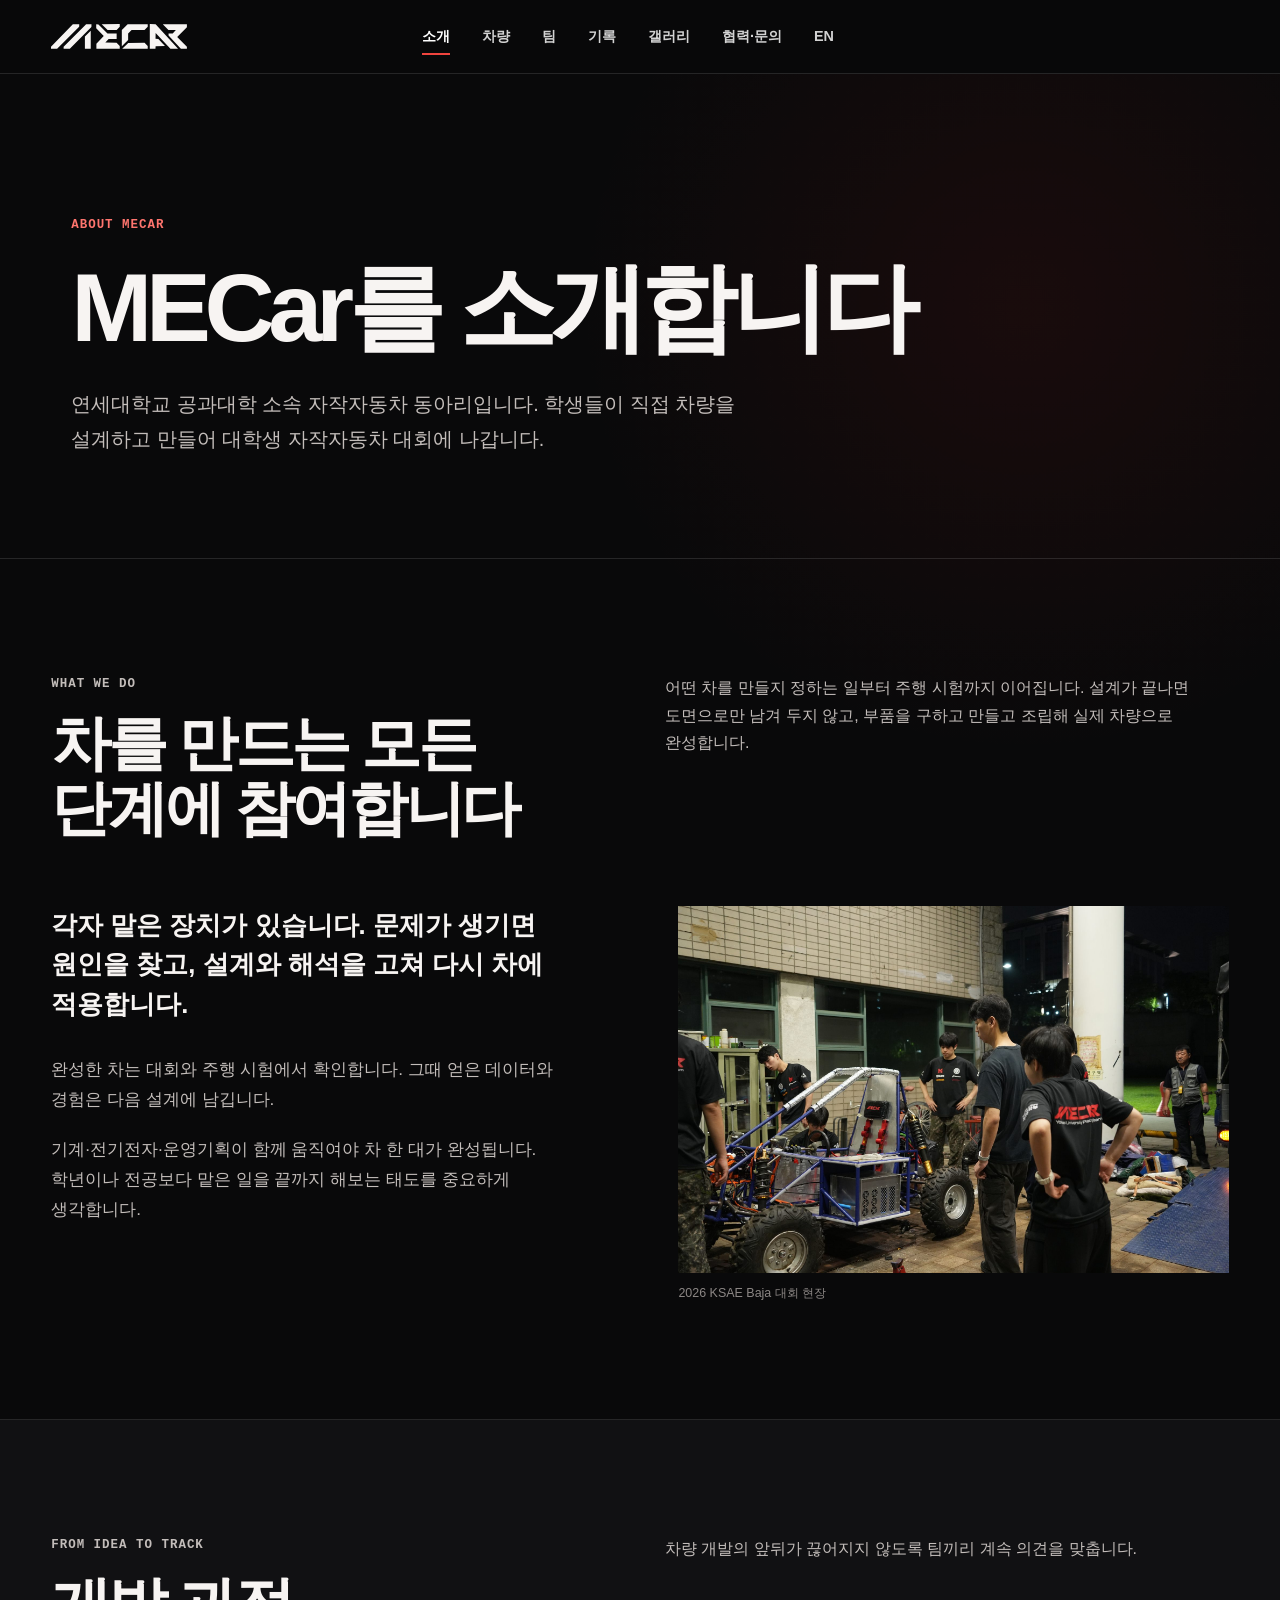
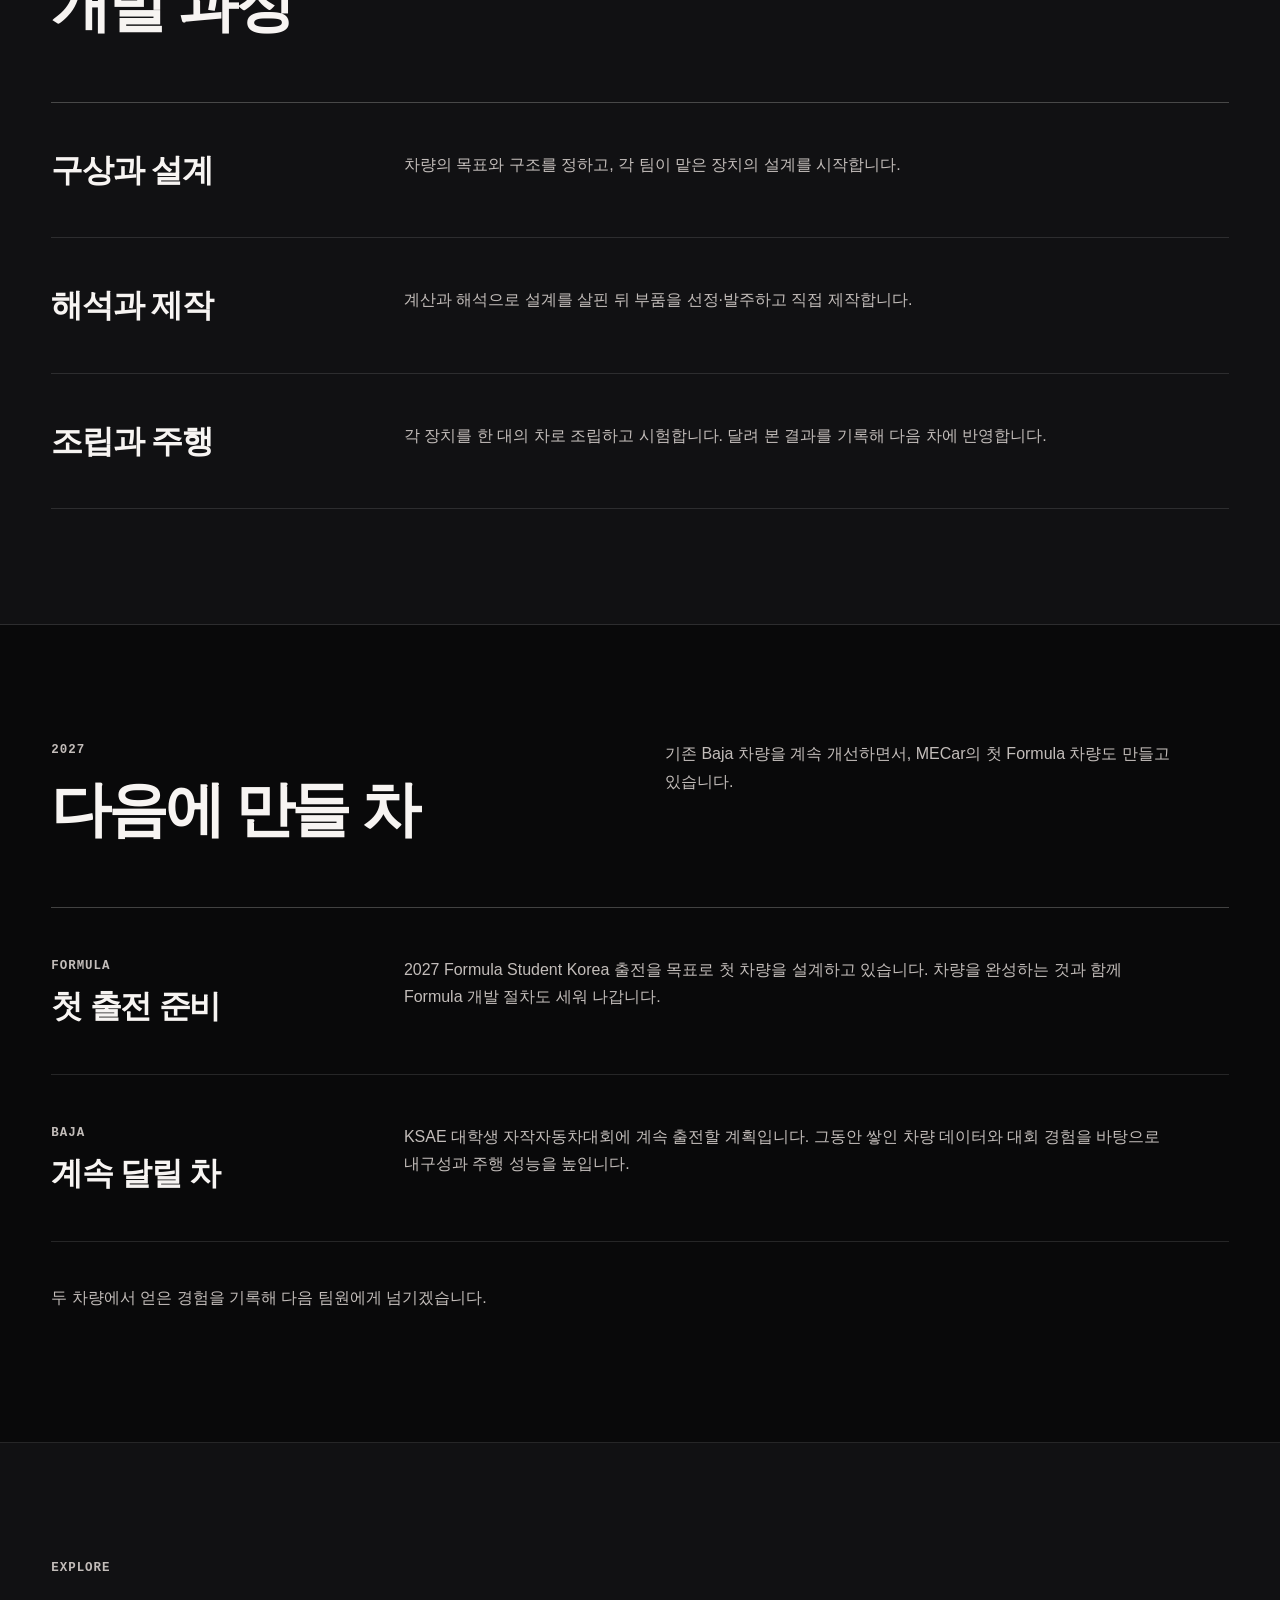
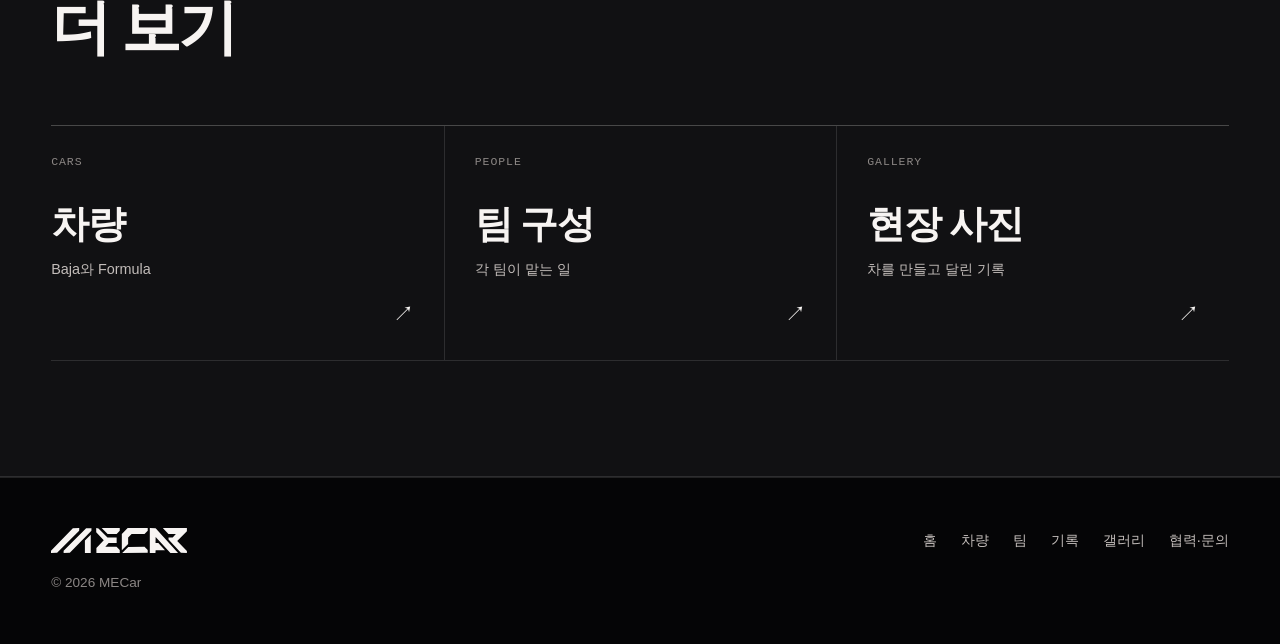
==== site/about.html @ 249de97a "Rework MECar site navigation, gallery and wordmark spacing" ====
<!doctype html>
<html lang="ko">
<head>
  <meta charset="utf-8"><meta name="viewport" content="width=device-width, initial-scale=1">
  <title>소개 | MECar</title>
  <meta name="description" content="연세대학교 자작자동차 동아리 MECar가 차를 만들고 대회에 나가는 방식과 2027년 목표를 소개합니다.">
  <meta name="theme-color" content="#09090a"><link rel="canonical" href="https://yonsei-mecar.github.io/about.html">
  <meta property="og:type" content="website"><meta property="og:site_name" content="MECar"><meta property="og:locale" content="ko_KR"><meta property="og:title" content="소개 | MECar"><meta property="og:description" content="학생이 차를 만들고 달리는 팀, MECar."><meta property="og:url" content="https://yonsei-mecar.github.io/about.html"><meta property="og:image" content="https://yonsei-mecar.github.io/assets/img/vehicle-check-baja-2026.jpg">
  <link rel="icon" href="favicon.svg" type="image/svg+xml"><link rel="stylesheet" href="assets/css/tokens.css"><link rel="stylesheet" href="assets/css/style.css?v=20260924"><link rel="stylesheet" href="assets/css/editorial.css?v=20260924">
</head>
<body>
  <a class="skip-link" href="#main">본문 바로가기</a>
  <header class="site-header" id="site-header"><div class="wrap header-inner">
    <a class="brand" href="index.html" aria-label="MECar 홈"><span class="brand-wordmark" aria-hidden="true"></span><span class="sr-only">MECar</span></a>
    <nav class="site-nav" id="site-nav" aria-label="주요 메뉴"><a href="about.html" aria-current="page">소개</a><a href="vehicles.html">차량</a><a href="team.html">팀</a><a href="results.html">기록</a><a href="gallery.html">갤러리</a><a href="partners.html">협력·문의</a><a href="en.html" lang="en">EN</a></nav>
    <div class="header-actions"><button class="menu-button" id="menu-button" type="button" aria-controls="site-nav" aria-expanded="false" aria-label="메뉴 열기"><span></span><span></span><span></span></button></div>
  </div></header>

  <main id="main">
    <section class="page-hero" aria-labelledby="page-title"><div class="wrap"><p class="eyebrow">About MECar</p><h1 id="page-title">MECar를 소개합니다</h1><p>연세대학교 공과대학 소속 자작자동차 동아리입니다. 학생들이 직접 차량을 설계하고 만들어 대학생 자작자동차 대회에 나갑니다.</p></div></section>

    <section class="editorial-section" aria-labelledby="work-title"><div class="wrap">
      <div class="section-top"><div><p class="eyebrow">What we do</p><h2 id="work-title">차를 만드는 모든 단계에 참여합니다</h2></div><p>어떤 차를 만들지 정하는 일부터 주행 시험까지 이어집니다. 설계가 끝나면 도면으로만 남겨 두지 않고, 부품을 구하고 만들고 조립해 실제 차량으로 완성합니다.</p></div>
      <div class="split-copy"><div class="prose"><p class="lead">각자 맡은 장치가 있습니다. 문제가 생기면 원인을 찾고, 설계와 해석을 고쳐 다시 차에 적용합니다.</p><p>완성한 차는 대회와 주행 시험에서 확인합니다. 그때 얻은 데이터와 경험은 다음 설계에 남깁니다.</p><p>기계·전기전자·운영기획이 함께 움직여야 차 한 대가 완성됩니다. 학년이나 전공보다 맡은 일을 끝까지 해보는 태도를 중요하게 생각합니다.</p></div><figure><img src="assets/img/vehicle-check-baja-2026.jpg" width="2048" height="1365" alt="출발 전 Baja 차량을 점검하는 MECar 팀원들" decoding="async"><figcaption>2026 KSAE Baja 대회 현장</figcaption></figure></div>
    </div></section>

    <section class="editorial-section alt" aria-labelledby="build-title"><div class="wrap"><div class="section-top"><div><p class="eyebrow">From idea to track</p><h2 id="build-title">개발 과정</h2></div><p>차량 개발의 앞뒤가 끊어지지 않도록 팀끼리 계속 의견을 맞춥니다.</p></div>
      <div class="rule-list">
        <div class="rule-row"><h3>구상과 설계</h3><p>차량의 목표와 구조를 정하고, 각 팀이 맡은 장치의 설계를 시작합니다.</p></div>
        <div class="rule-row"><h3>해석과 제작</h3><p>계산과 해석으로 설계를 살핀 뒤 부품을 선정·발주하고 직접 제작합니다.</p></div>
        <div class="rule-row"><h3>조립과 주행</h3><p>각 장치를 한 대의 차로 조립하고 시험합니다. 달려 본 결과를 기록해 다음 차에 반영합니다.</p></div>
      </div>
    </div></section>

    <section class="editorial-section" id="vision" aria-labelledby="vision-title"><div class="wrap"><div class="section-top"><div><p class="eyebrow">2027</p><h2 id="vision-title">다음에 만들 차</h2></div><p>기존 Baja 차량을 계속 개선하면서, MECar의 첫 Formula 차량도 만들고 있습니다.</p></div>
      <div class="rule-list">
        <div class="rule-row"><div><p class="eyebrow">Formula</p><h3>첫 출전 준비</h3></div><div><p>2027 Formula Student Korea 출전을 목표로 첫 차량을 설계하고 있습니다. 차량을 완성하는 것과 함께 Formula 개발 절차도 세워 나갑니다.</p></div></div>
        <div class="rule-row"><div><p class="eyebrow">Baja</p><h3>계속 달릴 차</h3></div><div><p>KSAE 대학생 자작자동차대회에 계속 출전할 계획입니다. 그동안 쌓인 차량 데이터와 대회 경험을 바탕으로 내구성과 주행 성능을 높입니다.</p></div></div>
      </div>
      <p class="prose" style="margin-top:42px;color:var(--ink-soft)">두 차량에서 얻은 경험을 기록해 다음 팀원에게 넘기겠습니다.</p>
    </div></section>

    <section class="editorial-section alt" aria-labelledby="more-title"><div class="wrap"><div class="section-top"><div><p class="eyebrow">Explore</p><h2 id="more-title">더 보기</h2></div></div><div class="page-links"><a class="page-link" href="vehicles.html"><small>Cars</small><strong>차량</strong><span>Baja와 Formula</span><i aria-hidden="true">↗</i></a><a class="page-link" href="team.html"><small>People</small><strong>팀 구성</strong><span>각 팀이 맡는 일</span><i aria-hidden="true">↗</i></a><a class="page-link" href="gallery.html"><small>Gallery</small><strong>현장 사진</strong><span>차를 만들고 달린 기록</span><i aria-hidden="true">↗</i></a></div></div></section>
  </main>
  <footer class="site-footer simple-footer"><div class="wrap"><div><span class="footer-wordmark" aria-hidden="true"></span><p>© <span data-year>2026</span> MECar</p></div><nav aria-label="하단 메뉴"><a href="index.html">홈</a><a href="vehicles.html">차량</a><a href="team.html">팀</a><a href="results.html">기록</a><a href="gallery.html">갤러리</a><a href="partners.html">협력·문의</a></nav></div></footer>
  <script src="assets/js/main.js"></script>
</body>
</html>
---- site/assets/css/tokens.css ----
:root {
  color-scheme: dark;

  --bg: #09090a;
  --bg-soft: #111113;
  --panel: #171719;
  --panel-raised: #1e1e21;
  --ink: #f7f4f2;
  --ink-soft: #c3bdba;
  --ink-muted: #8c8785;
  --line: rgba(247, 244, 242, 0.12);
  --line-strong: rgba(247, 244, 242, 0.24);

  --red: #db2c27;
  --red-bright: #f0443e;
  --red-deep: #9f1f1b;
  --on-red: #ffffff;
  --sand: #d8c6ac;

  --font-sans: "Pretendard Variable", Pretendard, "Noto Sans KR", "Apple SD Gothic Neo", "Malgun Gothic", Arial, sans-serif;
  --font-display: "Arial Narrow", "Roboto Condensed", Impact, sans-serif;
  --font-mono: "SFMono-Regular", Consolas, "Liberation Mono", monospace;

  --wrap: 1240px;
  --gutter: clamp(20px, 4vw, 56px);
  --section: clamp(88px, 11vw, 156px);
  --radius: 24px;
  --cut: 22px;
  --header-h: 74px;

  --shadow: 0 26px 80px rgba(0, 0, 0, 0.34);
  --ease: cubic-bezier(0.22, 1, 0.36, 1);
}

@media (max-width: 760px) {
  :root {
    --header-h: 64px;
    --radius: 18px;
    --cut: 16px;
  }
}
---- site/assets/css/style.css ----
/* Base ------------------------------------------------------------------- */
*,
*::before,
*::after {
  box-sizing: border-box;
}

html {
  scroll-behavior: smooth;
  scroll-padding-top: calc(var(--header-h) + 18px);
  background: var(--bg);
}

body {
  margin: 0;
  min-width: 320px;
  background:
    radial-gradient(circle at 80% 8%, rgba(219, 44, 39, 0.08), transparent 28rem),
    var(--bg);
  color: var(--ink);
  font-family: var(--font-sans);
  font-size: 16px;
  line-height: 1.72;
  word-break: keep-all;
  overflow-wrap: break-word;
  text-rendering: optimizeLegibility;
  -webkit-font-smoothing: antialiased;
}

body.menu-locked {
  overflow: hidden;
}

img,
svg {
  display: block;
  max-width: 100%;
}

a {
  color: inherit;
  text-decoration: none;
}

button,
input,
textarea,
select {
  font: inherit;
}

button,
a {
  -webkit-tap-highlight-color: transparent;
}

:focus-visible {
  outline: 3px solid #ff766f;
  outline-offset: 4px;
}

::selection {
  background: var(--red);
  color: white;
}

.wrap {
  width: min(100%, calc(var(--wrap) + (var(--gutter) * 2)));
  margin-inline: auto;
  padding-inline: var(--gutter);
}

.section {
  position: relative;
  padding-block: var(--section);
}

.sr-only {
  position: absolute;
  width: 1px;
  height: 1px;
  padding: 0;
  margin: -1px;
  overflow: hidden;
  clip: rect(0, 0, 0, 0);
  white-space: nowrap;
  border: 0;
}

.skip-link {
  position: fixed;
  z-index: 1000;
  top: 12px;
  left: 12px;
  padding: 10px 16px;
  background: var(--ink);
  color: var(--bg);
  font-weight: 800;
  transform: translateY(-160%);
  transition: transform 180ms ease;
}

.skip-link:focus {
  transform: translateY(0);
}

.hero-eyebrow,
.team-role,
.contact-card > span {
  margin: 0;
  color: #ff6c65;
  font-family: var(--font-mono);
  font-size: 0.75rem;
  font-weight: 700;
  line-height: 1.3;
  letter-spacing: 0.12em;
  text-transform: uppercase;
}

.section-heading {
  max-width: 850px;
  margin-bottom: clamp(42px, 6vw, 78px);
}

.section-kicker {
  margin: 0 0 18px;
  color: #ff756e;
  font-family: var(--font-mono);
  font-size: 0.76rem;
  font-weight: 700;
  letter-spacing: 0.08em;
  text-transform: uppercase;
}

.section-heading > p:not(.section-kicker) {
  max-width: 650px;
  margin: 20px 0 0;
  color: var(--ink-soft);
}

.section-heading h2,
.partner-copy h2 {
  margin: 0;
  font-size: clamp(2.4rem, 4.8vw, 4.8rem);
  font-weight: 800;
  line-height: 1.06;
  letter-spacing: -0.045em;
  text-wrap: balance;
}

.button {
  display: inline-flex;
  min-height: 48px;
  align-items: center;
  justify-content: center;
  gap: 8px;
  padding: 13px 22px;
  border: 1px solid transparent;
  border-radius: 999px;
  font-size: 0.94rem;
  font-weight: 800;
  line-height: 1;
  transition: color 180ms ease, background-color 180ms ease, border-color 180ms ease, transform 180ms ease;
}

.button:hover {
  transform: translateY(-2px);
}

.button-primary {
  background: #ad211d;
  color: white;
}

.button-primary:hover {
  background: #c72822;
}

.button-ghost {
  border-color: rgba(255, 255, 255, 0.38);
  background: rgba(10, 10, 11, 0.24);
  color: white;
  backdrop-filter: blur(12px);
}

.button-ghost:hover {
  border-color: white;
  background: rgba(255, 255, 255, 0.1);
}

.button-light {
  background: white;
  color: #68100d;
}

.button-light:hover {
  background: #f4eeeb;
}

.text-link {
  display: inline-flex;
  align-items: center;
  gap: 8px;
  margin-top: 20px;
  padding-block: 4px;
  border-bottom: 1px solid var(--line-strong);
  font-weight: 800;
}

.text-link span {
  color: #ff6c65;
}

/* Logo masks ------------------------------------------------------------- */
.brand-mark,
.hero-mark {
  -webkit-mask: url("../img/logo-mark.svg") center / contain no-repeat;
  mask: url("../img/logo-mark.svg") center / contain no-repeat;
}

.brand-wordmark,
.hero-wordmark,
.footer-wordmark {
  -webkit-mask: url("../img/logo-wordmark.svg") center / contain no-repeat;
  mask: url("../img/logo-wordmark.svg") center / contain no-repeat;
}

/* Header ----------------------------------------------------------------- */
.site-header {
  position: sticky;
  z-index: 100;
  top: 0;
  height: var(--header-h);
  border-bottom: 1px solid var(--line);
  background: rgba(9, 9, 10, 0.96);
  backdrop-filter: blur(18px);
  transition: background-color 220ms ease, border-color 220ms ease, box-shadow 220ms ease;
}

.site-header.is-scrolled,
.site-header.menu-open {
  border-color: var(--line);
  background: rgba(9, 9, 10, 0.98);
  box-shadow: 0 12px 42px rgba(0, 0, 0, 0.22);
}

.header-inner {
  display: flex;
  height: 100%;
  align-items: center;
  justify-content: space-between;
  gap: 28px;
}

.brand {
  display: flex;
  min-width: 148px;
  align-items: center;
  color: var(--ink);
}

.brand-mark {
  width: 23px;
  height: 27px;
  flex: none;
  background: var(--red-bright);
}

.brand-wordmark {
  width: 136px;
  height: 26px;
  background: currentColor;
}

.site-nav {
  display: flex;
  align-items: center;
  justify-content: center;
  gap: clamp(20px, 2.5vw, 38px);
}

.site-nav a {
  position: relative;
  padding-block: 8px;
  color: rgba(255, 255, 255, 0.82);
  font-size: 0.9rem;
  font-weight: 700;
  white-space: nowrap;
}

.site-nav a::after {
  position: absolute;
  right: 0;
  bottom: 2px;
  left: 0;
  height: 2px;
  background: var(--red-bright);
  content: "";
  transform: scaleX(0);
  transform-origin: right;
  transition: transform 220ms var(--ease);
}

.site-nav a:hover,
.site-nav a[aria-current="true"] {
  color: white;
}

.site-nav a:hover::after,
.site-nav a[aria-current="true"]::after {
  transform: scaleX(1);
  transform-origin: left;
}

.header-actions {
  display: flex;
  min-width: 172px;
  align-items: center;
  justify-content: flex-end;
  gap: 12px;
}

.header-contact {
  display: inline-flex;
  min-height: 40px;
  align-items: center;
  padding: 0 17px;
  border: 1px solid rgba(255, 255, 255, 0.3);
  border-radius: 999px;
  font-family: var(--font-mono);
  font-size: 0.76rem;
  font-weight: 700;
  letter-spacing: 0.08em;
  text-transform: uppercase;
}

.header-contact:hover {
  border-color: white;
}

.menu-button {
  display: none;
  width: 44px;
  height: 44px;
  padding: 10px;
  border: 1px solid var(--line-strong);
  border-radius: 50%;
  background: rgba(9, 9, 10, 0.4);
  color: white;
  cursor: pointer;
}

.menu-button span {
  display: block;
  width: 18px;
  height: 2px;
  margin: 3px auto;
  background: currentColor;
  transition: transform 180ms ease, opacity 180ms ease;
}

.menu-open .menu-button span:nth-child(1) {
  transform: translateY(5px) rotate(45deg);
}

.menu-open .menu-button span:nth-child(2) {
  opacity: 0;
}

.menu-open .menu-button span:nth-child(3) {
  transform: translateY(-5px) rotate(-45deg);
}

/* Hero ------------------------------------------------------------------- */
.hero {
  position: relative;
  display: grid;
  min-height: min(820px, calc(100svh - var(--header-h)));
  grid-template-columns: minmax(0, 0.9fr) minmax(0, 1.1fr);
  overflow: hidden;
  border-bottom: 1px solid var(--line);
  background: var(--bg);
}

.hero-panel {
  display: flex;
  min-width: 0;
  align-items: center;
  padding: clamp(56px, 7vw, 104px) clamp(32px, 5vw, 72px);
  padding-left: max(var(--gutter), calc((100vw - var(--wrap)) / 2));
  background: var(--bg);
}

.hero-content {
  display: flex;
  width: 100%;
  max-width: 580px;
  flex-direction: column;
  align-items: flex-start;
}

.hero-media {
  position: relative;
  min-width: 0;
  margin: 0;
  border-left: 1px solid var(--line);
  overflow: hidden;
  background: var(--panel);
}

.hero-media::after {
  position: absolute;
  inset: 0;
  background: linear-gradient(90deg, rgba(9, 9, 10, 0.2), transparent 24%);
  content: "";
  pointer-events: none;
}

.hero-image {
  display: block;
  width: 100%;
  height: 100%;
  object-fit: cover;
  object-position: 84% center;
  filter: saturate(0.92) contrast(1.04);
}

.hero-eyebrow {
  margin-bottom: 20px;
  color: #ff756e;
  font-family: var(--font-sans);
  font-size: 0.82rem;
  letter-spacing: 0.02em;
  text-transform: none;
}

.hero-wordmark {
  width: clamp(210px, 24vw, 330px);
  aspect-ratio: 1444 / 264;
  margin-bottom: 28px;
  background: white;
}

.hero h1 {
  margin: 0;
  font-size: clamp(3.2rem, 5.4vw, 5.6rem);
  font-weight: 850;
  line-height: 1;
  letter-spacing: -0.055em;
  text-wrap: pretty;
}

.hero-copy {
  max-width: 540px;
  margin: 26px 0 0;
  color: rgba(255, 255, 255, 0.82);
  font-size: clamp(1rem, 1.35vw, 1.12rem);
  line-height: 1.75;
}

.hero-actions {
  display: flex;
  flex-wrap: wrap;
  gap: 12px;
  margin-top: 30px;
}

/* About ------------------------------------------------------------------ */
.about {
  padding-top: var(--section);
}

.about-grid {
  display: grid;
  grid-template-columns: minmax(280px, 0.8fr) minmax(420px, 1.2fr);
  align-items: start;
  gap: clamp(42px, 8vw, 120px);
}

.about-copy .lead {
  margin-top: 0;
  color: var(--ink);
  font-size: clamp(1.25rem, 2.4vw, 1.8rem);
  font-weight: 650;
  line-height: 1.55;
  letter-spacing: -0.025em;
}

.about-copy p:not(.lead) {
  color: var(--ink-soft);
}

.about-figure {
  margin: 0;
}

.about-image-frame {
  aspect-ratio: 4 / 3;
  overflow: hidden;
  box-shadow: var(--shadow);
  clip-path: polygon(0 0, calc(100% - var(--cut)) 0, 100% var(--cut), 100% 100%, var(--cut) 100%, 0 calc(100% - var(--cut)));
}

.about-figure img {
  display: block;
  width: 100%;
  height: 100%;
  object-fit: cover;
}

/* Projects --------------------------------------------------------------- */
.projects {
  border-block: 1px solid var(--line);
  background: var(--bg-soft);
}

.project-grid {
  display: grid;
  grid-template-columns: repeat(2, minmax(0, 1fr));
  gap: 20px;
}

.project-card {
  position: relative;
  min-height: 385px;
  padding: clamp(24px, 4vw, 42px);
  border: 1px solid var(--line);
  overflow: hidden;
  clip-path: polygon(0 0, calc(100% - var(--cut)) 0, 100% var(--cut), 100% 100%, 0 100%);
}

.project-baja {
  background:
    linear-gradient(180deg, rgba(219, 44, 39, 0.14), transparent 42%),
    var(--panel);
}

.project-formula {
  background:
    linear-gradient(180deg, rgba(216, 198, 172, 0.12), transparent 42%),
    var(--panel);
}

.project-topline {
  display: flex;
  align-items: center;
  justify-content: space-between;
  gap: 18px;
  padding-bottom: 20px;
  border-bottom: 1px solid var(--line);
}

.project-topline h3 {
  margin: 0;
  color: var(--ink);
  font-size: clamp(1.75rem, 3vw, 2.45rem);
  line-height: 1;
  letter-spacing: -0.045em;
}

.project-topline .status {
  padding: 7px 10px;
  border: 1px solid var(--line);
  border-radius: 999px;
  color: var(--ink-muted);
  font-size: 0.72rem;
  font-weight: 650;
  line-height: 1.25;
  text-align: right;
}

.project-body {
  position: relative;
  z-index: 2;
  display: flex;
  min-height: 260px;
  flex-direction: column;
  align-items: flex-start;
  padding-top: clamp(36px, 5vw, 54px);
}

.project-body .project-name {
  margin: 0 0 18px;
  color: var(--ink);
  font-size: clamp(1.25rem, 2vw, 1.6rem);
  font-weight: 800;
  line-height: 1.2;
  letter-spacing: -0.025em;
}

.project-body > p:not(.project-name) {
  max-width: 540px;
  margin: 0 0 34px;
  color: var(--ink-soft);
}

.project-list {
  width: 100%;
  margin: auto 0 0;
  padding: 0;
  list-style: none;
}

.project-list li {
  display: grid;
  grid-template-columns: minmax(120px, 0.38fr) 1fr;
  gap: 18px;
  padding: 15px 0;
  border-top: 1px solid var(--line);
  color: var(--ink-soft);
  font-size: 0.88rem;
}

.project-list span {
  color: var(--ink);
  font-family: var(--font-mono);
  font-size: 0.72rem;
  font-weight: 700;
  letter-spacing: 0.03em;
}

/* Teams ------------------------------------------------------------------ */
.team-grid {
  display: grid;
  grid-template-columns: repeat(3, minmax(0, 1fr));
  gap: 16px;
}

.team-card {
  position: relative;
  display: flex;
  min-height: 260px;
  flex-direction: column;
  padding: clamp(24px, 3.5vw, 36px);
  border: 1px solid var(--line);
  background: var(--panel);
  overflow: hidden;
  transition: border-color 200ms ease, background-color 200ms ease, transform 200ms var(--ease);
}

.team-card::after {
  position: absolute;
  top: -1px;
  right: -1px;
  width: 34px;
  height: 34px;
  background: var(--bg);
  clip-path: polygon(100% 0, 0 0, 100% 100%);
  content: "";
}

.team-card:hover {
  border-color: var(--line-strong);
  background: var(--panel-raised);
  transform: translateY(-4px);
}

.team-role {
  margin-top: 0;
}

.team-card h3 {
  margin: 12px 0 18px;
  font-size: clamp(1.75rem, 3vw, 2.45rem);
  line-height: 1.1;
  letter-spacing: -0.04em;
}

.team-card > p:not(.team-role) {
  margin: 0;
  color: var(--ink-soft);
  font-size: 0.94rem;
}

.team-lead {
  margin-top: auto;
  padding-top: 22px;
  color: var(--ink);
  font-weight: 750;
}

.team-lead span {
  margin-right: 9px;
  color: var(--ink-muted);
  font-family: var(--font-mono);
  font-size: 0.7rem;
  font-weight: 700;
  letter-spacing: 0.04em;
}

.team-card-wide {
  grid-column: span 2;
}

.leadership {
  display: grid;
  grid-template-columns: 0.72fr 1.28fr;
  align-items: center;
  gap: clamp(36px, 8vw, 100px);
  margin-bottom: clamp(28px, 4vw, 48px);
  padding: clamp(28px, 5vw, 52px);
  border: 1px solid var(--line);
  background: linear-gradient(100deg, rgba(219, 44, 39, 0.13), transparent 60%);
}

.leadership h3 {
  margin: 0;
  font-size: clamp(1.8rem, 3.7vw, 3.1rem);
  letter-spacing: -0.04em;
  text-wrap: balance;
}

.leadership dl {
  display: grid;
  grid-template-columns: repeat(2, 1fr);
  margin: 0;
  border-top: 1px solid var(--line);
}

.leadership dl > div {
  display: flex;
  justify-content: space-between;
  gap: 18px;
  padding: 16px 0;
  border-bottom: 1px solid var(--line);
}

.leadership dl > div:nth-child(odd) {
  padding-right: 24px;
}

.leadership dl > div:nth-child(even) {
  padding-left: 24px;
  border-left: 1px solid var(--line);
}

.leadership dl > div:last-child:nth-child(odd) {
  grid-column: 1 / -1;
  padding-right: 0;
}

.leadership dt {
  color: var(--ink-muted);
  font-size: 0.82rem;
}

.leadership dd {
  margin: 0;
  font-weight: 800;
}

/* Gallery ---------------------------------------------------------------- */
.gallery {
  border-block: 1px solid var(--line);
  background: var(--bg-soft);
}

.gallery-grid {
  display: grid;
  grid-template-columns: repeat(2, minmax(0, 1fr));
  gap: 14px;
}

.gallery-preview {
  grid-template-columns: repeat(2, minmax(0, 1fr));
}

.gallery-more {
  display: inline-flex;
  margin-top: 28px;
}

/* Gallery page ------------------------------------------------------------ */
.subpage-hero {
  padding-block: clamp(80px, 11vw, 150px);
  border-bottom: 1px solid var(--line);
  background: linear-gradient(120deg, rgba(219, 44, 39, 0.14), transparent 55%), var(--bg);
}

.subpage-hero h1 {
  max-width: 940px;
  margin: 0;
  font-size: clamp(3.2rem, 8vw, 7rem);
  line-height: 1.05;
  letter-spacing: -0.055em;
  text-wrap: balance;
}

.subpage-hero p:not(.hero-eyebrow) {
  max-width: 680px;
  margin: 28px 0;
  color: var(--ink-soft);
}

.gallery-page {
  padding-bottom: clamp(70px, 8vw, 110px);
}

.gallery-page-secondary {
  padding-top: clamp(70px, 8vw, 110px);
  border-top: 1px solid var(--line);
  background: var(--bg-soft);
}

.gallery-page-grid {
  display: grid;
  grid-template-columns: repeat(2, minmax(0, 1fr));
  gap: 22px;
}

.gallery-tile {
  min-width: 0;
  margin: 0;
}

.gallery-tile-feature,
.gallery-tile-wide {
  grid-column: 1 / -1;
}

.gallery-tile img {
  width: 100%;
  height: auto;
  aspect-ratio: 3 / 2;
  object-fit: cover;
  background: var(--panel);
}

.gallery-tile-feature img {
  aspect-ratio: 16 / 9;
  object-position: 50% 60%;
}

.gallery-tile-wide img {
  aspect-ratio: 2.2 / 1;
  object-position: 50% 60%;
}

.gallery-tile figcaption {
  padding-top: 12px;
  color: var(--ink-muted);
  font-size: 0.82rem;
}

.gallery-item {
  position: relative;
  aspect-ratio: 3 / 2;
  margin: 0;
  overflow: hidden;
  background: var(--panel);
}

.gallery-feature {
  grid-column: 1 / -1;
  aspect-ratio: 16 / 9;
}

.gallery-wide {
  grid-column: 1 / -1;
  aspect-ratio: 2.2 / 1;
}

.gallery-item img {
  width: 100%;
  height: 100%;
  object-fit: cover;
  transition: transform 700ms var(--ease), filter 300ms ease;
}

.gallery-feature img {
  object-position: 50% center;
}

.gallery-wide img {
  object-position: center 46%;
}

.gallery-item:hover img {
  filter: saturate(1.08);
  transform: scale(1.025);
}

/* Record ----------------------------------------------------------------- */
.record-layout {
  display: grid;
  grid-template-columns: minmax(300px, 0.78fr) minmax(420px, 1.22fr);
  align-items: start;
  gap: clamp(50px, 9vw, 140px);
}

.record-layout .section-heading {
  position: sticky;
  top: calc(var(--header-h) + 38px);
  margin: 0;
}

.record-layout .section-heading > p:last-child {
  max-width: 430px;
  margin-top: 28px;
}

.record-list {
  margin: 0;
  padding: 0;
  list-style: none;
  border-top: 1px solid var(--line-strong);
}

.record-list li {
  display: grid;
  grid-template-columns: 120px minmax(0, 1fr);
  gap: 24px;
  padding: clamp(26px, 4vw, 42px) 0;
  border-bottom: 1px solid var(--line);
}

.record-list time {
  color: #ff6c65;
  font-family: var(--font-display);
  font-size: clamp(1.6rem, 3vw, 2.5rem);
  font-weight: 900;
  line-height: 1;
  white-space: nowrap;
}

.record-entry {
  display: grid;
  min-width: 0;
  gap: 8px;
}

.record-list strong {
  display: block;
  font-size: clamp(1.05rem, 2vw, 1.35rem);
  line-height: 1.4;
}

.record-entry p {
  margin: 0;
  color: var(--ink-muted);
}

/* Partner ---------------------------------------------------------------- */
.partner {
  padding-top: 20px;
}

.partner-card {
  padding: clamp(38px, 7vw, 86px);
  background:
    linear-gradient(135deg, rgba(255, 255, 255, 0.07), transparent 38%),
    #b3221d;
  color: white;
  clip-path: polygon(0 0, calc(100% - var(--cut)) 0, 100% var(--cut), 100% 100%, var(--cut) 100%, 0 calc(100% - var(--cut)));
}

.partner-copy {
  max-width: 850px;
}

.partner-copy h2 {
  font-size: clamp(2.35rem, 5.5vw, 5rem);
}

.partner-copy > p {
  max-width: 640px;
  margin: 26px 0 34px;
  color: rgba(255, 255, 255, 0.85);
}

/* Contact & join --------------------------------------------------------- */
.contact {
  padding-top: calc(var(--section) - 20px);
}

.contact-grid {
  display: grid;
  grid-template-columns: 1.35fr 0.9fr;
  border-block: 1px solid var(--line-strong);
}

.contact-card {
  position: relative;
  display: flex;
  min-height: 250px;
  flex-direction: column;
  align-items: flex-start;
  justify-content: flex-end;
  padding: clamp(24px, 4vw, 42px);
  transition: background-color 180ms ease;
}

.contact-card + .contact-card {
  border-left: 1px solid var(--line);
}

a.contact-card:hover {
  background: var(--panel);
}

.contact-card > span {
  position: absolute;
  top: 28px;
  left: clamp(24px, 4vw, 42px);
}

.contact-card strong {
  max-width: 100%;
  font-size: clamp(1.2rem, 2.5vw, 2rem);
  line-height: 1.25;
  letter-spacing: -0.035em;
  overflow-wrap: anywhere;
}

.contact-card small {
  margin-top: 8px;
  color: var(--ink-muted);
  font-size: 0.82rem;
}

.contact-card i {
  position: absolute;
  top: 26px;
  right: 28px;
  color: var(--ink-muted);
  font-family: var(--font-display);
  font-size: 1.4rem;
  font-style: normal;
}

.join-card {
  display: grid;
  grid-template-columns: minmax(0, 1fr) auto;
  align-items: end;
  gap: 40px;
  margin-top: 72px;
  padding: clamp(30px, 5vw, 58px);
  border: 1px solid var(--line);
  background: var(--panel);
}

.join-card h3 {
  margin: 0 0 16px;
  font-size: clamp(1.7rem, 4vw, 3.4rem);
  line-height: 1.15;
  letter-spacing: -0.045em;
}

.join-card p {
  max-width: 770px;
  margin-bottom: 0;
  color: var(--ink-soft);
}

.join-actions {
  display: flex;
  flex-direction: column;
  gap: 10px;
}

/* Footer ----------------------------------------------------------------- */
.site-footer {
  padding-top: 76px;
  border-top: 1px solid var(--line);
  background: #050506;
}

.footer-main {
  display: grid;
  grid-template-columns: 1.4fr 0.7fr 1fr;
  gap: clamp(40px, 8vw, 110px);
  padding-bottom: 72px;
}

.footer-wordmark {
  width: min(320px, 80%);
  aspect-ratio: 1444 / 264;
  background: var(--ink);
}

.footer-brand p {
  margin: 22px 0 0;
  color: var(--ink-muted);
  font-size: 0.86rem;
}

.footer-main h2 {
  margin: 0 0 18px;
  color: #ff6c65;
  font-family: var(--font-mono);
  font-size: 0.72rem;
  letter-spacing: 0.1em;
  text-transform: uppercase;
}

.footer-main > div:not(.footer-brand) {
  display: flex;
  flex-direction: column;
  align-items: flex-start;
}

.footer-main a {
  max-width: 100%;
  padding-block: 5px;
  color: var(--ink-soft);
  font-size: 0.9rem;
  overflow-wrap: anywhere;
}

.footer-main a:hover {
  color: white;
}

.footer-bottom {
  display: flex;
  align-items: center;
  justify-content: space-between;
  gap: 20px;
  padding-block: 22px;
  border-top: 1px solid var(--line);
  color: var(--ink-muted);
  font-family: var(--font-mono);
  font-size: 0.7rem;
}

.footer-bottom a:hover {
  color: white;
}

/* Progressive reveal: content stays visible when JavaScript is absent. */
.reveal {
  opacity: 1;
  transform: none;
}

.reveal-ready .reveal {
  opacity: 0;
  transform: translateY(28px);
  transition: opacity 700ms var(--ease), transform 700ms var(--ease);
}

.reveal-ready .reveal.is-visible {
  opacity: 1;
  transform: none;
}

/* Responsive ------------------------------------------------------------- */
@media (max-width: 1060px) {
  .site-nav {
    gap: 20px;
  }

  .header-contact {
    display: none;
  }

  .header-actions {
    min-width: auto;
  }

  .team-grid {
    grid-template-columns: repeat(2, minmax(0, 1fr));
  }

  .team-card-wide {
    grid-column: auto;
  }

  .contact-grid {
    grid-template-columns: 1fr 1fr;
  }

  .contact-card:first-child {
    grid-column: auto;
    border-bottom: 0;
  }

  .contact-card:nth-child(2) {
    border-left: 1px solid var(--line);
  }
}

@media (max-width: 900px) {
  .about-grid,
  .project-grid,
  .record-layout,
  .leadership,
  .join-card {
    grid-template-columns: 1fr;
  }

  .site-nav {
    position: absolute;
    top: 100%;
    right: 0;
    left: 0;
    display: flex;
    justify-content: flex-start;
    gap: 24px;
    padding: 12px var(--gutter) 18px;
    border-bottom: 1px solid var(--line);
    background: rgba(9, 9, 10, 0.96);
    overflow-x: auto;
    scrollbar-width: none;
  }

  .site-nav::-webkit-scrollbar {
    display: none;
  }

  .nav-ready .menu-button {
    display: block;
  }

  .nav-ready .site-nav {
    position: fixed;
    top: var(--header-h);
    display: grid;
    height: calc(100dvh - var(--header-h));
    max-height: none;
    grid-template-columns: 1fr;
    align-content: start;
    gap: 0;
    padding: 20px var(--gutter) 26px;
    visibility: hidden;
    opacity: 0;
    background: var(--bg);
    overflow-y: auto;
    overscroll-behavior: contain;
    pointer-events: none;
    transform: translateY(-10px);
    transition: opacity 180ms ease, transform 180ms ease, visibility 180ms ease;
  }

  .nav-ready .site-header.menu-open .site-nav {
    visibility: visible;
    opacity: 1;
    pointer-events: auto;
    transform: translateY(0);
  }

  .nav-ready .site-nav a {
    padding: 14px 6px;
    border-bottom: 1px solid var(--line);
    font-size: 1rem;
  }

  .hero {
    min-height: 0;
    grid-template-columns: 1fr;
  }

  .hero-panel {
    padding: clamp(54px, 9vw, 80px) var(--gutter);
  }

  .hero-content {
    max-width: 680px;
  }

  .hero-media {
    min-height: clamp(340px, 58vw, 520px);
    border-top: 1px solid var(--line);
    border-left: 0;
  }

  .hero-image {
    object-position: 64% 55%;
  }

  .about-grid {
    gap: 46px;
  }

  .project-card {
    min-height: 385px;
  }

  .project-body {
    min-height: 260px;
  }

  .leadership {
    align-items: start;
  }

  .record-layout .section-heading {
    position: static;
  }

  .gallery-grid {
    grid-template-columns: 1fr 1fr;
  }

  .gallery-feature {
    grid-column: 1 / -1;
  }

  .join-actions {
    flex-direction: row;
    flex-wrap: wrap;
  }

  .footer-main {
    grid-template-columns: 1.2fr 0.8fr;
  }

  .footer-brand {
    grid-column: 1 / -1;
  }
}

@media (max-width: 640px) {
  body {
    line-height: 1.66;
  }

  .brand {
    min-width: 0;
  }

  .brand-mark {
    width: 19px;
    height: 23px;
  }

  .brand-wordmark {
    width: 112px;
    height: 21px;
  }

  .hero {
    min-height: 0;
  }

  .hero-panel {
    padding: 46px 20px 50px;
  }

  .hero-wordmark {
    width: 176px;
    margin-bottom: 22px;
  }

  .hero h1 {
    font-size: clamp(2.8rem, 13vw, 4rem);
  }

  .hero-copy {
    margin-top: 20px;
    font-size: 0.96rem;
  }

  .hero-media {
    min-height: 270px;
  }

  .hero-actions,
  .hero-actions .button,
  .join-actions,
  .join-actions .button {
    width: 100%;
  }

  .section-heading h2,
  .partner-copy h2 {
    font-size: clamp(2.25rem, 10vw, 3.5rem);
  }

  .project-card {
    min-height: 0;
    padding: 24px 20px;
  }

  .project-topline {
    align-items: flex-start;
  }

  .project-body {
    min-height: 0;
    padding-top: 46px;
  }

  .project-list {
    margin-top: 38px;
  }

  .project-list li {
    grid-template-columns: 1fr;
    gap: 5px;
  }

  .team-grid,
  .leadership dl,
  .gallery-grid,
  .contact-grid,
  .footer-main {
    grid-template-columns: 1fr;
  }

  .team-card {
    min-height: 320px;
  }

  .leadership dl > div:nth-child(odd),
  .leadership dl > div:nth-child(even) {
    padding-inline: 0;
    border-left: 0;
  }

  .gallery-grid {
    grid-template-columns: 1fr;
  }

  .gallery-page-grid,
  .gallery-preview {
    grid-template-columns: 1fr;
  }

  .gallery-tile-feature,
  .gallery-tile-wide {
    grid-column: auto;
  }

  .gallery-tile-feature img,
  .gallery-tile-wide img {
    aspect-ratio: 3 / 2;
  }

  .gallery-feature,
  .gallery-wide {
    grid-column: auto;
    aspect-ratio: 3 / 2;
  }

  .record-list li {
    grid-template-columns: 80px minmax(0, 1fr);
    gap: 16px;
  }

  .partner-card {
    padding: 34px 24px;
  }

  .contact-card:first-child {
    grid-column: auto;
  }

  .contact-card,
  .contact-card:first-child,
  .contact-card:nth-child(2),
  .contact-card:nth-child(3) {
    min-height: 210px;
    border-right: 0;
    border-bottom: 1px solid var(--line);
    border-left: 0;
  }

  .contact-card strong {
    font-size: 1.35rem;
  }

  .join-card {
    padding: 28px 22px;
  }

  .footer-main {
    gap: 36px;
  }

  .footer-brand {
    grid-column: auto;
  }

  .footer-bottom {
    align-items: flex-start;
    flex-direction: column;
  }
}

@media (prefers-reduced-motion: reduce) {
  html {
    scroll-behavior: auto;
  }

  *,
  *::before,
  *::after {
    scroll-behavior: auto !important;
    transition-duration: 0.01ms !important;
    animation-duration: 0.01ms !important;
    animation-iteration-count: 1 !important;
  }

  .reveal-ready .reveal {
    opacity: 1;
    transform: none;
  }
}

@media print {
  .site-header,
  .hero-actions,
  .join-actions,
  .skip-link {
    display: none !important;
  }

  body {
    background: white;
    color: black;
  }

  .hero {
    min-height: 500px;
  }

  .section {
    break-inside: avoid;
  }
}
---- site/assets/css/editorial.css ----
/* Shared layouts for the public pages. The base palette, header and buttons live in style.css. */
.site-nav a[aria-current="page"] { color: #fff; }
.site-nav a[aria-current="page"]::after { transform: scaleX(1); }

.page-hero {
  padding-block: clamp(80px, 11vw, 150px) clamp(64px, 8vw, 110px);
  border-bottom: 1px solid var(--line);
}
.page-hero .wrap { max-width: 1240px; }
.page-hero h1 {
  max-width: 1000px;
  margin: 20px 0 28px;
  font-size: clamp(3.3rem, 7.6vw, 7.1rem);
  line-height: 1.06;
  letter-spacing: -0.065em;
  text-wrap: balance;
}
.page-hero p:last-child {
  max-width: 680px;
  margin: 0;
  color: var(--ink-soft);
  font-size: clamp(1.05rem, 1.55vw, 1.3rem);
}
.eyebrow {
  margin: 0;
  color: #ff756e;
  font-family: var(--font-mono);
  font-size: .78rem;
  font-weight: 700;
  letter-spacing: .08em;
  text-transform: uppercase;
}

.home-intro {
  display: grid;
  grid-template-columns: minmax(0, .88fr) minmax(0, 1.12fr);
  min-height: min(760px, calc(100svh - var(--header-h)));
  border-bottom: 1px solid var(--line);
}
.home-intro-copy {
  display: flex;
  flex-direction: column;
  align-items: flex-start;
  justify-content: center;
  padding: clamp(54px, 6vw, 100px) clamp(30px, 5vw, 76px);
  padding-left: max(var(--gutter), calc((100vw - var(--wrap)) / 2));
}
.home-intro .hero-wordmark { width: clamp(190px, 23vw, 315px); margin: 22px 0 36px; }
.home-intro h1 {
  margin: 0;
  font-size: clamp(3.2rem, 5.7vw, 5.6rem);
  line-height: 1.08;
  letter-spacing: -.065em;
  text-wrap: balance;
}
.home-intro-copy > p:not(.eyebrow) {
  max-width: 520px;
  margin: 28px 0 0;
  color: var(--ink-soft);
  font-size: clamp(1rem, 1.35vw, 1.16rem);
  line-height: 1.7;
}
.home-intro-actions { display: flex; flex-wrap: wrap; gap: 12px; margin-top: 32px; }
.home-intro-image { min-width: 0; min-height: 500px; margin: 0; overflow: hidden; }
.home-intro-image img { width: 100%; height: 100%; object-fit: cover; object-position: 72% center; }

.editorial-section { padding-block: clamp(72px, 9vw, 128px); border-bottom: 1px solid var(--line); }
.editorial-section.alt { background: var(--bg-soft); }
.section-top { display: grid; grid-template-columns: minmax(0, 1fr) minmax(0, 1fr); gap: 50px; margin-bottom: clamp(38px, 5vw, 72px); }
.section-top h2 {
  margin: 0;
  font-size: clamp(2.5rem, 4.7vw, 4.9rem);
  line-height: 1.08;
  letter-spacing: -.055em;
  text-wrap: balance;
}
.section-top p { max-width: 560px; margin: 0; color: var(--ink-soft); }
.section-top .eyebrow { margin-bottom: 16px; }
.editorial-heading { margin: 16px 0 26px; font-size: clamp(2.5rem, 4.7vw, 4.9rem); line-height: 1.08; letter-spacing: -.055em; }
.prose { max-width: 800px; }
.prose p { margin: 0 0 1.2em; color: var(--ink-soft); font-size: clamp(1rem, 1.35vw, 1.18rem); }
.prose p.lead { color: var(--ink); font-size: clamp(1.25rem, 2vw, 1.7rem); font-weight: 650; line-height: 1.55; }
.split-copy { display: grid; grid-template-columns: minmax(0, 1fr) minmax(0, 1fr); gap: clamp(28px, 6vw, 100px); align-items: start; }
.split-copy img { width: 100%; height: auto; aspect-ratio: 3 / 2; object-fit: cover; }
.split-copy figure { margin: 0; }
.split-copy figcaption { margin-top: 10px; color: var(--ink-muted); font-size: .78rem; }

.page-links { display: grid; grid-template-columns: repeat(3, minmax(0, 1fr)); border-top: 1px solid var(--line-strong); }
.page-link { display: flex; min-height: 235px; flex-direction: column; padding: 26px 30px 28px 0; border-bottom: 1px solid var(--line); transition: color .2s ease, transform .2s ease; }
.page-link:not(:nth-child(3n+1)) { padding-left: 30px; border-left: 1px solid var(--line); }
.page-link:hover { color: #ff756e; transform: translateY(-3px); }
.page-link small { color: var(--ink-muted); font-family: var(--font-mono); font-size: .72rem; text-transform: uppercase; letter-spacing: .08em; }
.page-link strong { margin: auto 0 12px; font-size: clamp(1.7rem, 3vw, 2.9rem); line-height: 1.1; letter-spacing: -.04em; }
.page-link span { color: var(--ink-soft); font-size: .9rem; }
.page-link i { align-self: flex-end; margin-top: 14px; font-size: 1.3rem; font-style: normal; }

.feature-photo { display: grid; grid-template-columns: 1.2fr .8fr; min-height: 420px; background: var(--panel); }
.feature-photo img { width: 100%; height: 100%; object-fit: cover; }
.feature-photo div { display: flex; flex-direction: column; align-items: flex-start; justify-content: center; padding: clamp(32px, 5vw, 74px); }
.feature-photo h2 { margin: 16px 0 18px; font-size: clamp(2.4rem, 4.5vw, 4.8rem); line-height: 1.07; letter-spacing: -.05em; }
.feature-photo p:not(.eyebrow) { max-width: 390px; color: var(--ink-soft); }
.feature-photo .text-link { margin-top: 18px; }

.rule-list { border-top: 1px solid var(--line-strong); }
.rule-row { display: grid; grid-template-columns: minmax(145px, .35fr) minmax(0, 1fr); gap: clamp(25px, 5vw, 80px); padding-block: clamp(26px, 4vw, 48px); border-bottom: 1px solid var(--line); }
.rule-row h2, .rule-row h3 { margin: 0; font-size: clamp(1.65rem, 2.5vw, 2.7rem); line-height: 1.2; letter-spacing: -.04em; }
.rule-row p { max-width: 760px; margin: 0; color: var(--ink-soft); }
.rule-row .eyebrow { margin-bottom: 10px; }
.rule-row ul { margin: 18px 0 0; padding-left: 1.2em; color: var(--ink-soft); }
.rule-row li { margin-block: 5px; }

.vehicle-story { display: grid; grid-template-columns: minmax(0, .82fr) minmax(0, 1.18fr); gap: clamp(28px, 6vw, 100px); padding-block: clamp(44px, 6vw, 84px); border-top: 1px solid var(--line-strong); }
.vehicle-story h2 { margin: 14px 0 18px; font-size: clamp(2.7rem, 5vw, 5.5rem); line-height: 1; letter-spacing: -.05em; }
.vehicle-story p { color: var(--ink-soft); }
.vehicle-story figure { margin: 0; }
.vehicle-story img { width: 100%; height: auto; aspect-ratio: 3 / 2; object-fit: cover; }
.vehicle-story figcaption { margin-top: 10px; color: var(--ink-muted); font-size: .78rem; }
.vehicle-story.reverse { grid-template-columns: minmax(0, 1.18fr) minmax(0, .82fr); }
.vehicle-story.reverse figure { order: -1; }

.timeline { border-top: 1px solid var(--line-strong); }
.timeline-item { display: grid; grid-template-columns: minmax(120px, .26fr) minmax(0, 1fr); gap: clamp(25px, 5vw, 80px); padding-block: clamp(26px, 4vw, 50px); border-bottom: 1px solid var(--line); }
.timeline-item time { color: #ff756e; font-size: clamp(1.8rem, 3vw, 3rem); font-weight: 800; line-height: 1.1; }
.timeline-item h2 { margin: 0 0 8px; font-size: clamp(1.2rem, 2vw, 1.7rem); }
.timeline-item p { margin: 0; color: var(--ink-soft); }
.timeline-item + .timeline-item[aria-label="same-year"] time { visibility: hidden; }

.partner-names { display: grid; grid-template-columns: repeat(3, minmax(0, 1fr)); gap: 0 28px; margin: 0; padding: 0; border-top: 1px solid var(--line-strong); }
.partner-names li { padding: 20px 0; border-bottom: 1px solid var(--line); list-style: none; font-size: clamp(1.08rem, 1.6vw, 1.35rem); }
.contact-panel { display: grid; grid-template-columns: 1fr 1fr; gap: 40px; padding: clamp(34px, 6vw, 72px); background: #b3221d; }
.contact-panel h2 { margin: 0 0 20px; font-size: clamp(2.4rem, 4vw, 4.2rem); line-height: 1.1; letter-spacing: -.04em; }
.contact-panel p { margin: 0 0 22px; color: rgba(255,255,255,.86); }
.contact-panel a { font-weight: 750; text-decoration: underline; text-underline-offset: 5px; }

.gallery-lead { display: grid; grid-template-columns: 1.4fr .6fr; gap: 22px; }
.gallery-lead figure, .photo-grid figure { margin: 0; }
.gallery-lead img, .photo-grid img { width: 100%; height: auto; aspect-ratio: 3 / 2; object-fit: cover; }
.gallery-lead figure:first-child img { aspect-ratio: 1.6 / 1; }
.gallery-lead figure:last-child img { aspect-ratio: .7 / 1; }
.gallery-lead:not(.archive) figure:last-child img { object-position: 82% center; }
.photo-grid { display: grid; grid-template-columns: repeat(3, minmax(0, 1fr)); gap: 22px; }
.gallery-after { margin-top: 44px; }
.gallery-lead.archive { grid-template-columns: 1fr 1fr; }
.gallery-lead.archive img { aspect-ratio: 3 / 2; }
.photo-grid figcaption, .gallery-lead figcaption { padding-top: 10px; color: var(--ink-muted); font-size: .8rem; }

.simple-footer { padding-block: 50px; }
.simple-footer .footer-wordmark { display: block; width: 136px; margin-bottom: 18px; }
.simple-footer .wrap { display: flex; flex-wrap: wrap; align-items: flex-start; justify-content: space-between; gap: 30px; }
.simple-footer p { margin: 0; color: var(--ink-muted); font-size: .85rem; }
.simple-footer nav { display: flex; flex-wrap: wrap; gap: 12px 24px; }
.simple-footer a { color: var(--ink-soft); font-size: .9rem; }
.simple-footer a:hover { color: #fff; }

@media (max-width: 900px) {
  .home-intro { grid-template-columns: 1fr; }
  .home-intro-copy { padding: 62px var(--gutter); }
  .home-intro-image { min-height: 350px; max-height: 520px; }
  .section-top, .split-copy, .feature-photo, .vehicle-story, .vehicle-story.reverse, .contact-panel { grid-template-columns: 1fr; }
  .vehicle-story.reverse figure { order: 0; }
  .page-links { grid-template-columns: repeat(2, minmax(0, 1fr)); }
  .page-link:not(:nth-child(3n+1)) { padding-left: 0; border-left: 0; }
  .page-link:nth-child(even) { padding-left: 24px; border-left: 1px solid var(--line); }
  .gallery-lead { grid-template-columns: 1fr 1fr; }
  .gallery-lead figure:first-child img, .gallery-lead figure:last-child img { aspect-ratio: 3 / 2; }
}

@media (max-width: 640px) {
  .page-hero { padding-block: 68px 64px; }
  .page-hero h1 { font-size: clamp(2.9rem, 12vw, 4.3rem); }
  .home-intro h1 { font-size: clamp(2.8rem, 11vw, 4.2rem); }
  .home-intro-actions, .home-intro-actions .button { width: 100%; }
  .page-links, .partner-names, .photo-grid, .gallery-lead, .gallery-lead.archive { grid-template-columns: 1fr; }
  .page-link, .page-link:not(:nth-child(3n+1)), .page-link:nth-child(even) { min-height: 170px; padding: 24px 0; border-left: 0; }
  .feature-photo img { max-height: 290px; }
  .rule-row, .timeline-item { grid-template-columns: 1fr; gap: 13px; }
  .timeline-item + .timeline-item[aria-label="same-year"] time { display: none; }
  .gallery-lead figure:first-child img, .gallery-lead figure:last-child img { aspect-ratio: 3 / 2; }
}
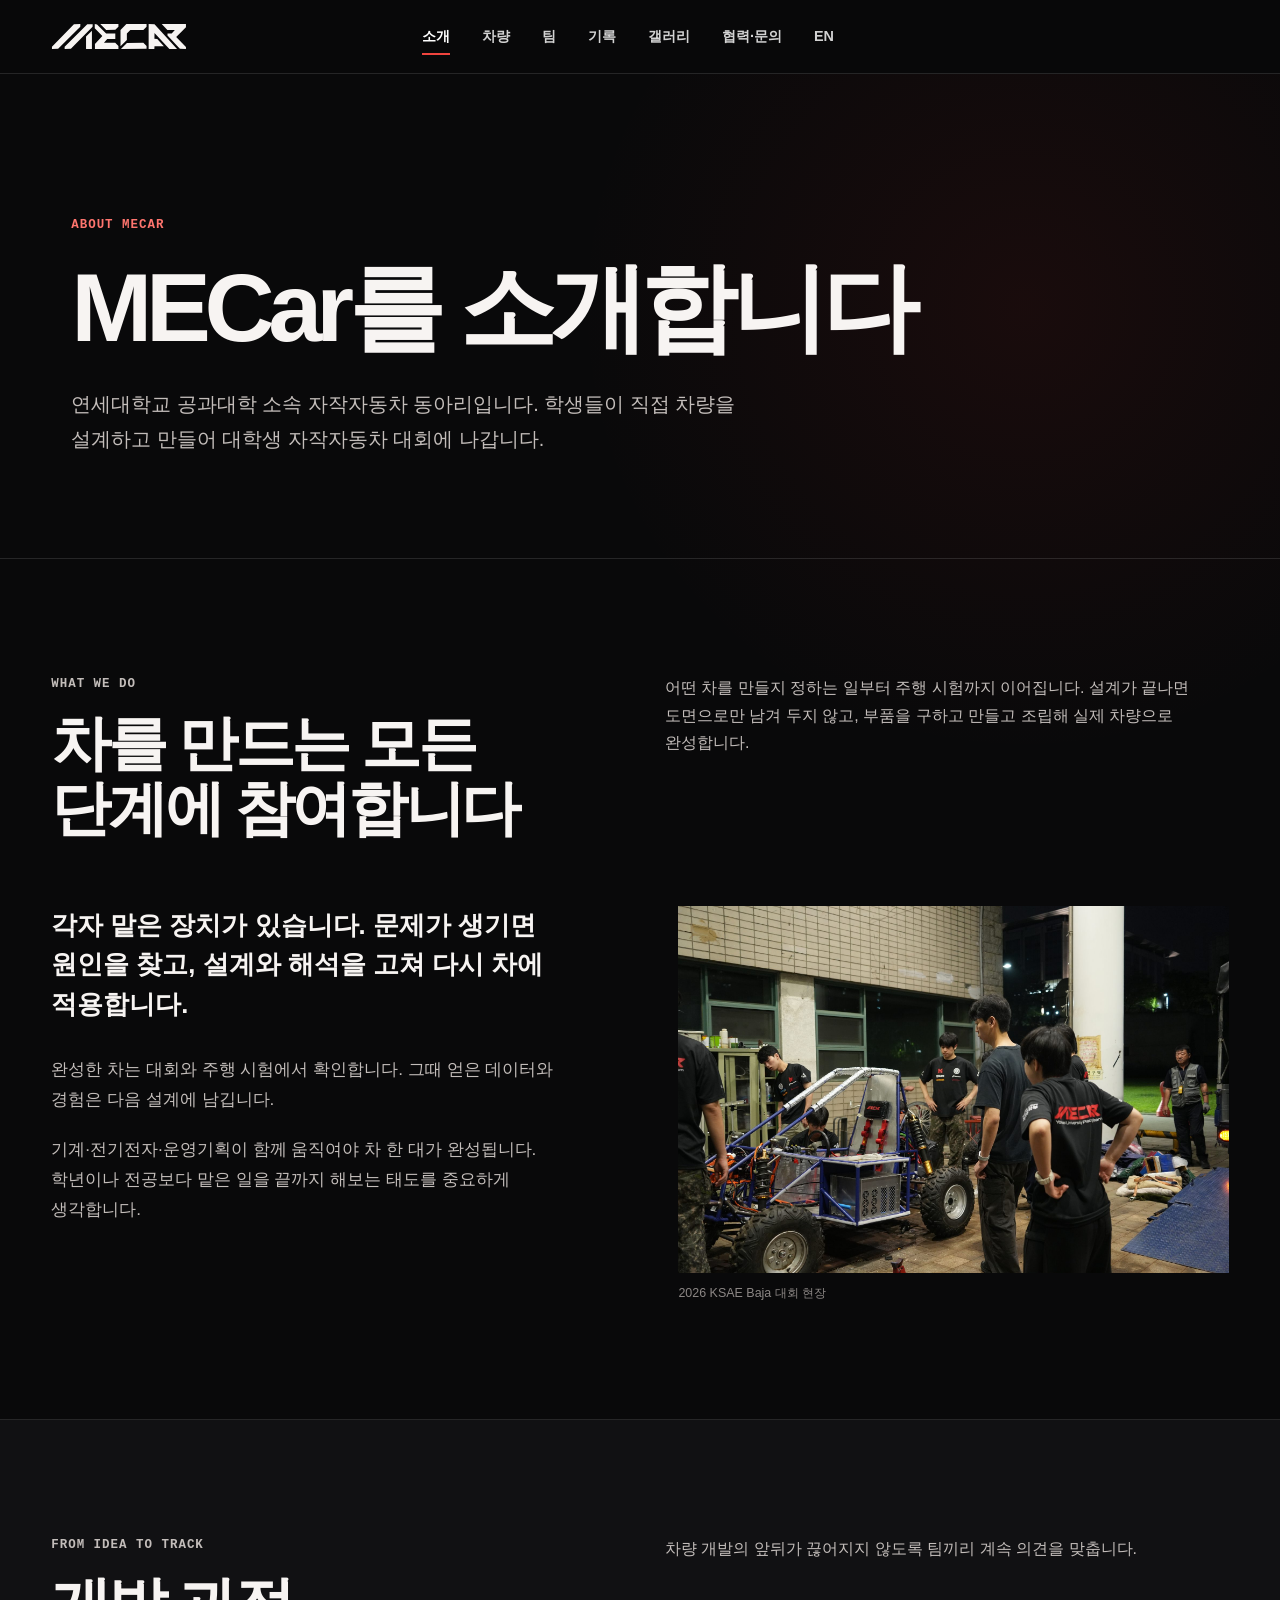
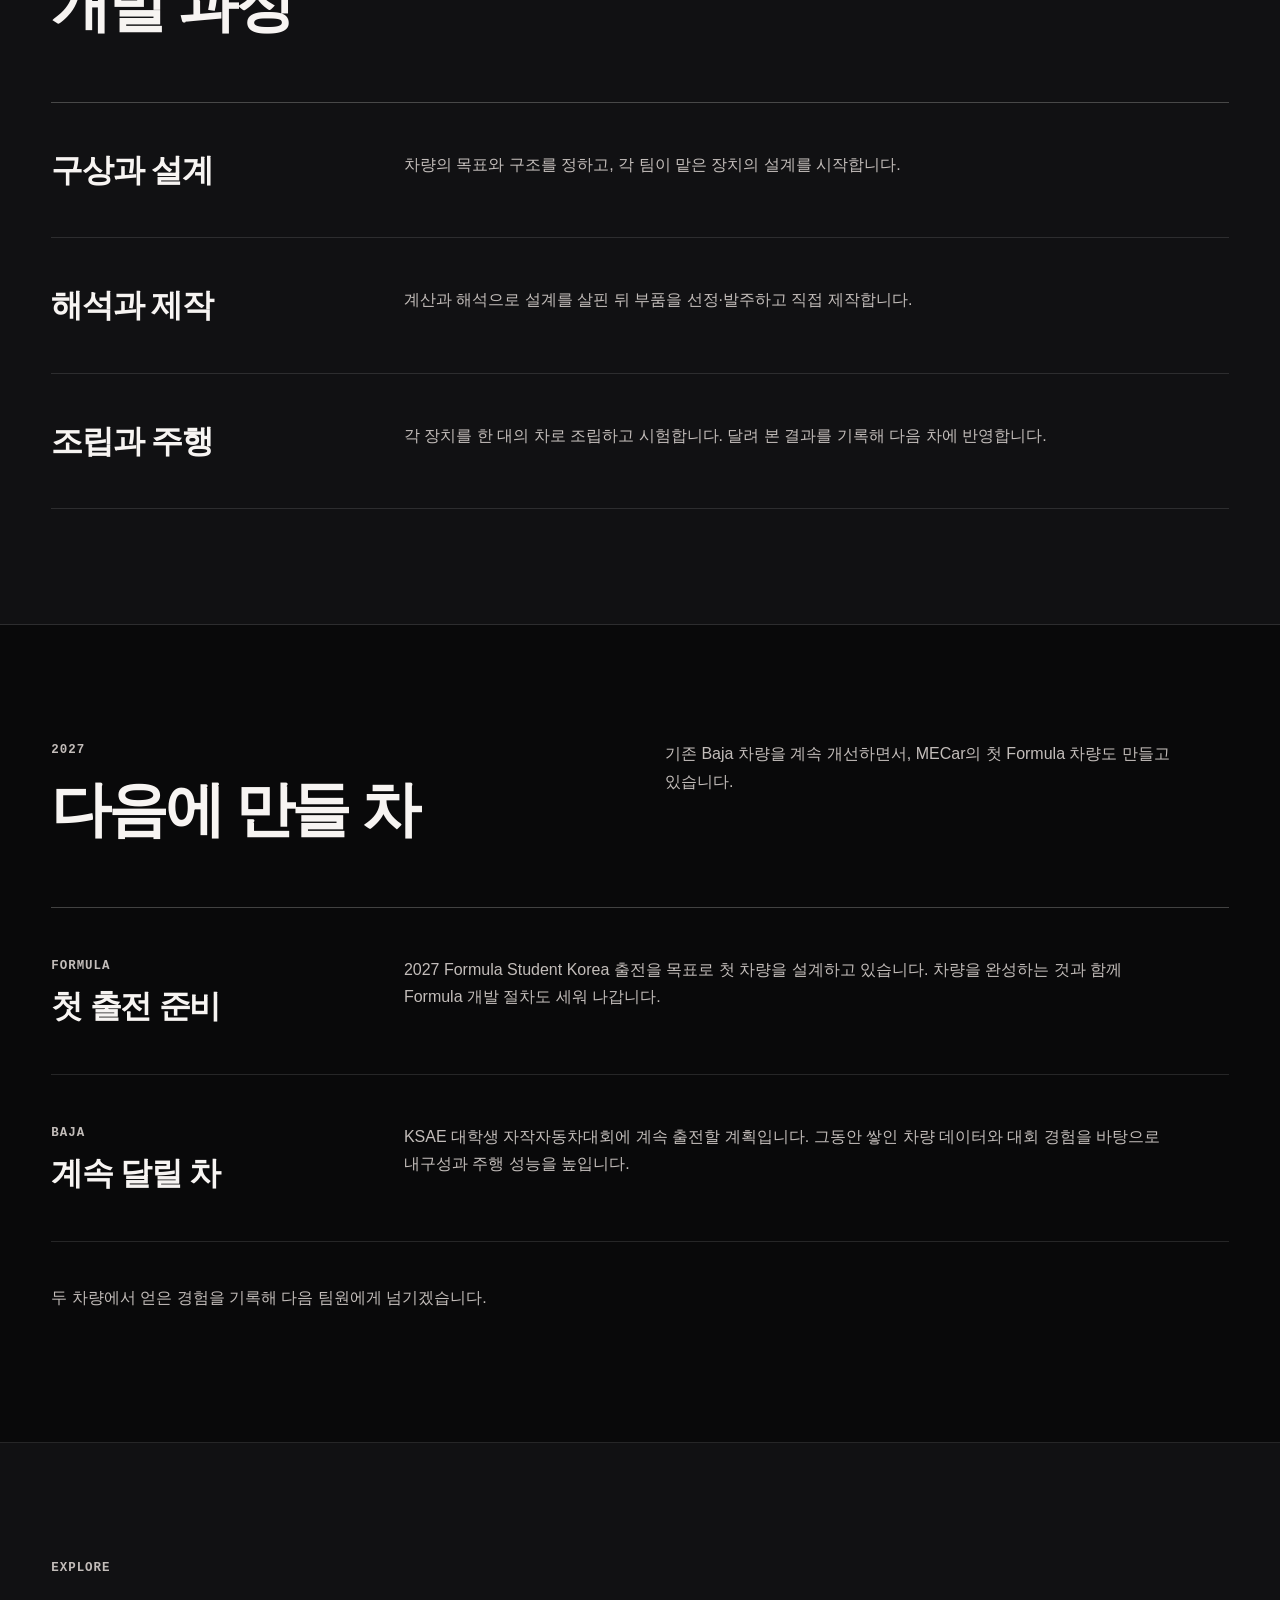
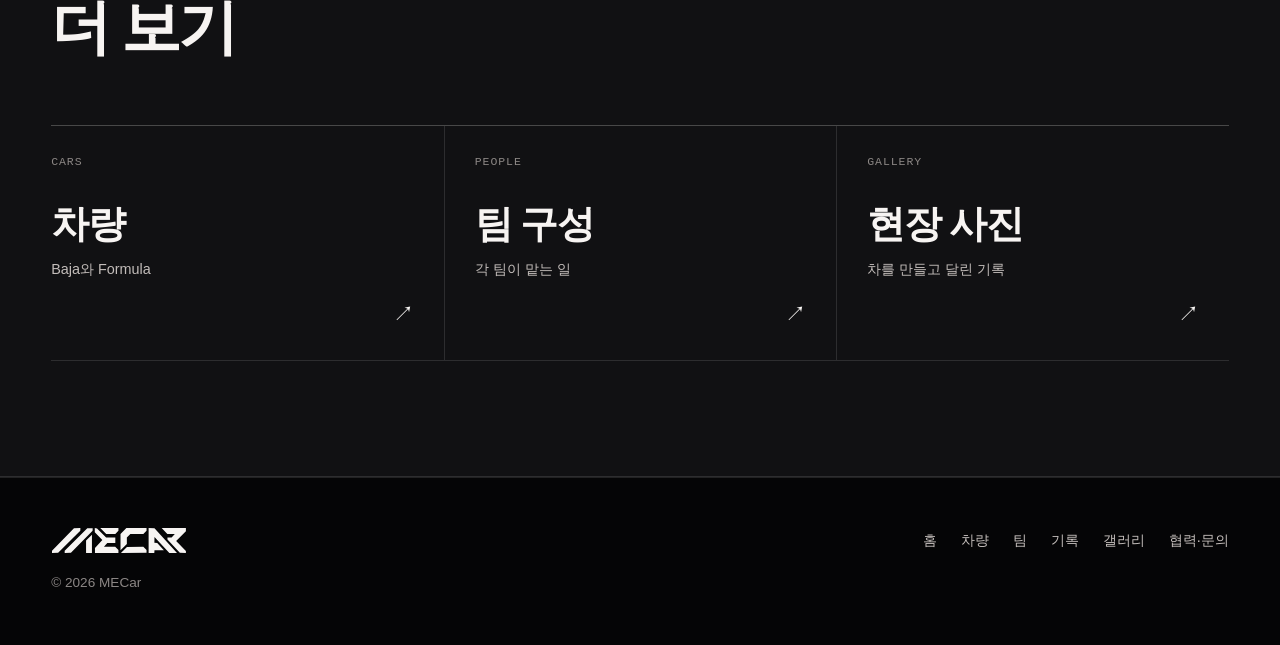
==== commit 010d57c4: "Match wordmark spacing and simplify homepage headline" ====
--- a/site/about.html
+++ b/site/about.html
@@ -6,7 +6,7 @@
   <meta name="description" content="연세대학교 자작자동차 동아리 MECar가 차를 만들고 대회에 나가는 방식과 2027년 목표를 소개합니다.">
   <meta name="theme-color" content="#09090a"><link rel="canonical" href="https://yonsei-mecar.github.io/about.html">
   <meta property="og:type" content="website"><meta property="og:site_name" content="MECar"><meta property="og:locale" content="ko_KR"><meta property="og:title" content="소개 | MECar"><meta property="og:description" content="학생이 차를 만들고 달리는 팀, MECar."><meta property="og:url" content="https://yonsei-mecar.github.io/about.html"><meta property="og:image" content="https://yonsei-mecar.github.io/assets/img/vehicle-check-baja-2026.jpg">
-  <link rel="icon" href="favicon.svg" type="image/svg+xml"><link rel="stylesheet" href="assets/css/tokens.css"><link rel="stylesheet" href="assets/css/style.css?v=20260924"><link rel="stylesheet" href="assets/css/editorial.css?v=20260924">
+  <link rel="icon" href="favicon.svg" type="image/svg+xml"><link rel="stylesheet" href="assets/css/tokens.css"><link rel="stylesheet" href="assets/css/style.css?v=20260924b"><link rel="stylesheet" href="assets/css/editorial.css?v=20260924b">
 </head>
 <body>
   <a class="skip-link" href="#main">본문 바로가기</a>
--- a/site/assets/css/style.css
+++ b/site/assets/css/style.css
@@ -221,8 +221,8 @@
 .brand-wordmark,
 .hero-wordmark,
 .footer-wordmark {
-  -webkit-mask: url("../img/logo-wordmark.svg") center / contain no-repeat;
-  mask: url("../img/logo-wordmark.svg") center / contain no-repeat;
+  -webkit-mask: url("../img/logo-wordmark.svg?v=20260924b") center / contain no-repeat;
+  mask: url("../img/logo-wordmark.svg?v=20260924b") center / contain no-repeat;
 }
 
 /* Header ----------------------------------------------------------------- */
@@ -436,7 +436,7 @@
 
 .hero-wordmark {
   width: clamp(210px, 24vw, 330px);
-  aspect-ratio: 1444 / 264;
+  aspect-ratio: 1416 / 264;
   margin-bottom: 28px;
   background: white;
 }
@@ -1074,7 +1074,7 @@
 
 .footer-wordmark {
   width: min(320px, 80%);
-  aspect-ratio: 1444 / 264;
+  aspect-ratio: 1416 / 264;
   background: var(--ink);
 }
 
--- a/site/assets/css/editorial.css
+++ b/site/assets/css/editorial.css
@@ -48,7 +48,7 @@
 .home-intro .hero-wordmark { width: clamp(190px, 23vw, 315px); margin: 22px 0 36px; }
 .home-intro h1 {
   margin: 0;
-  font-size: clamp(3.2rem, 5.7vw, 5.6rem);
+  font-size: clamp(3rem, 4.8vw, 4.7rem);
   line-height: 1.08;
   letter-spacing: -.065em;
   text-wrap: balance;
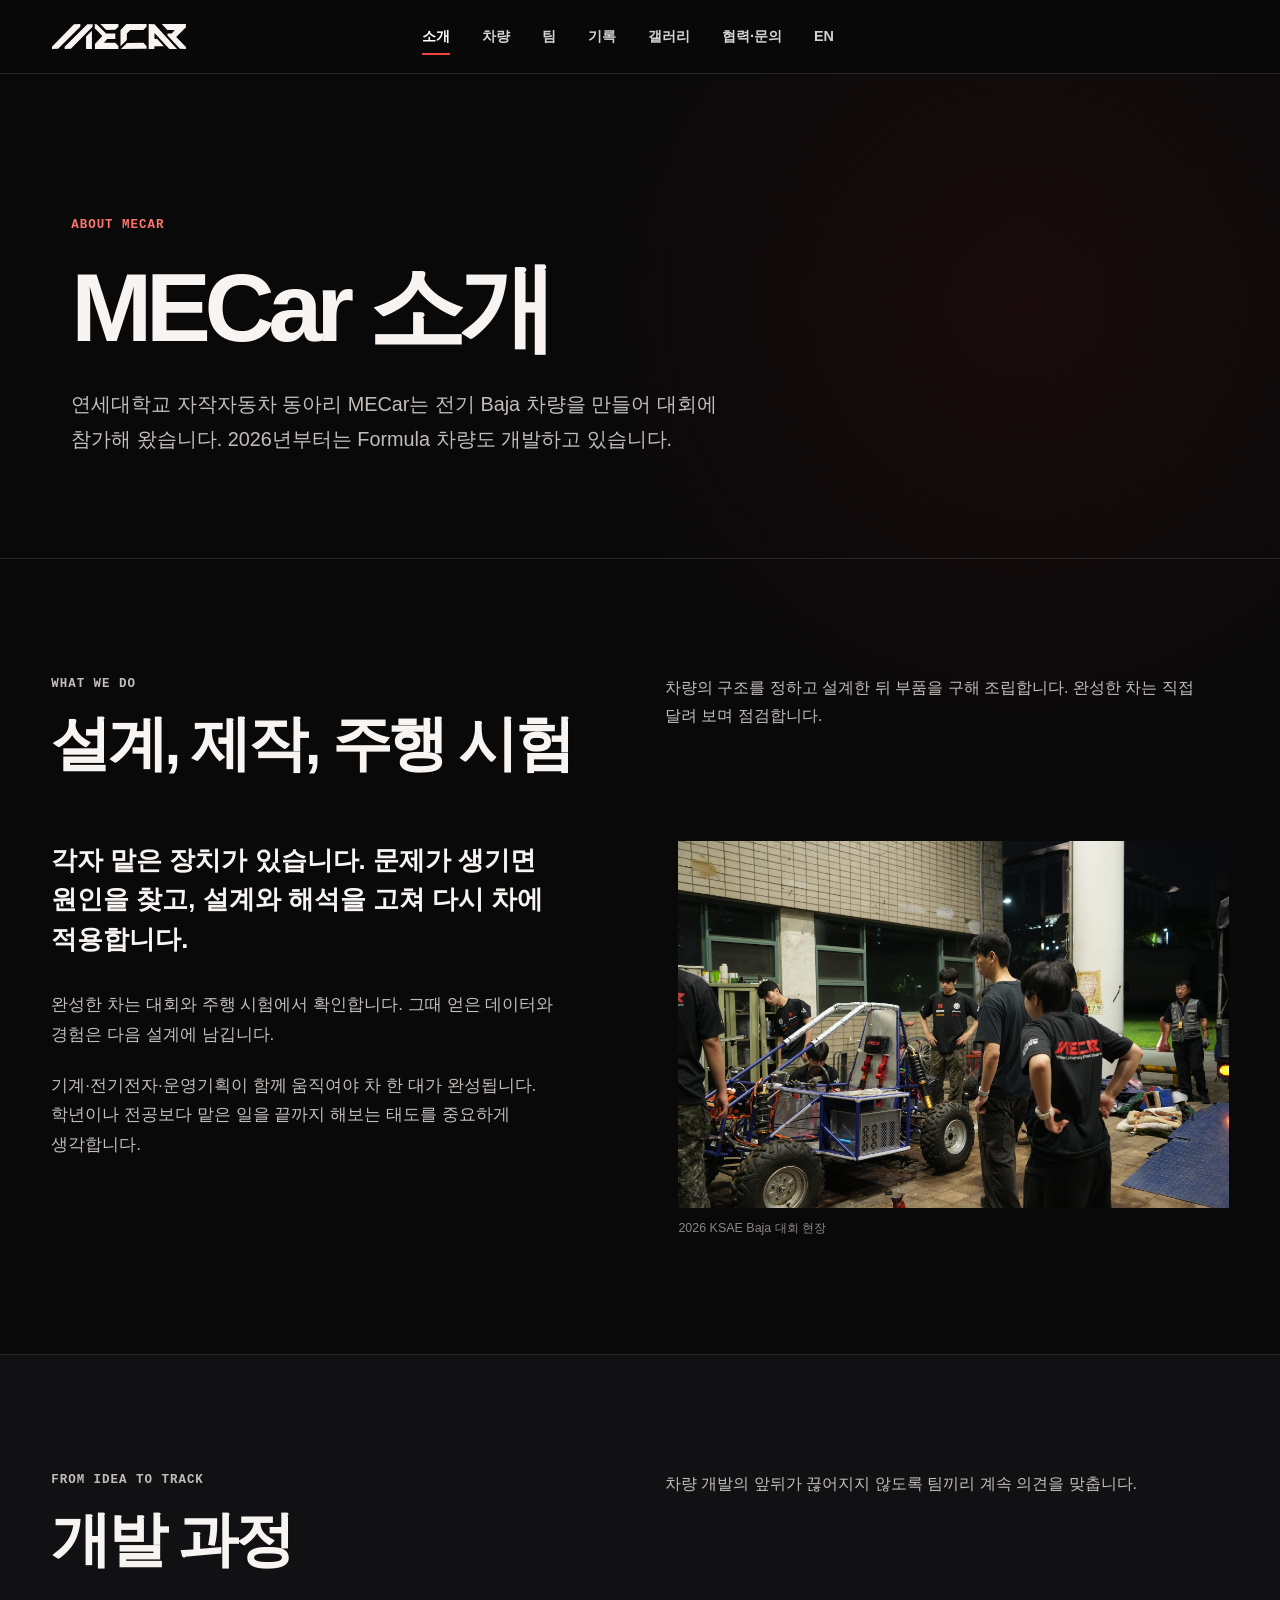
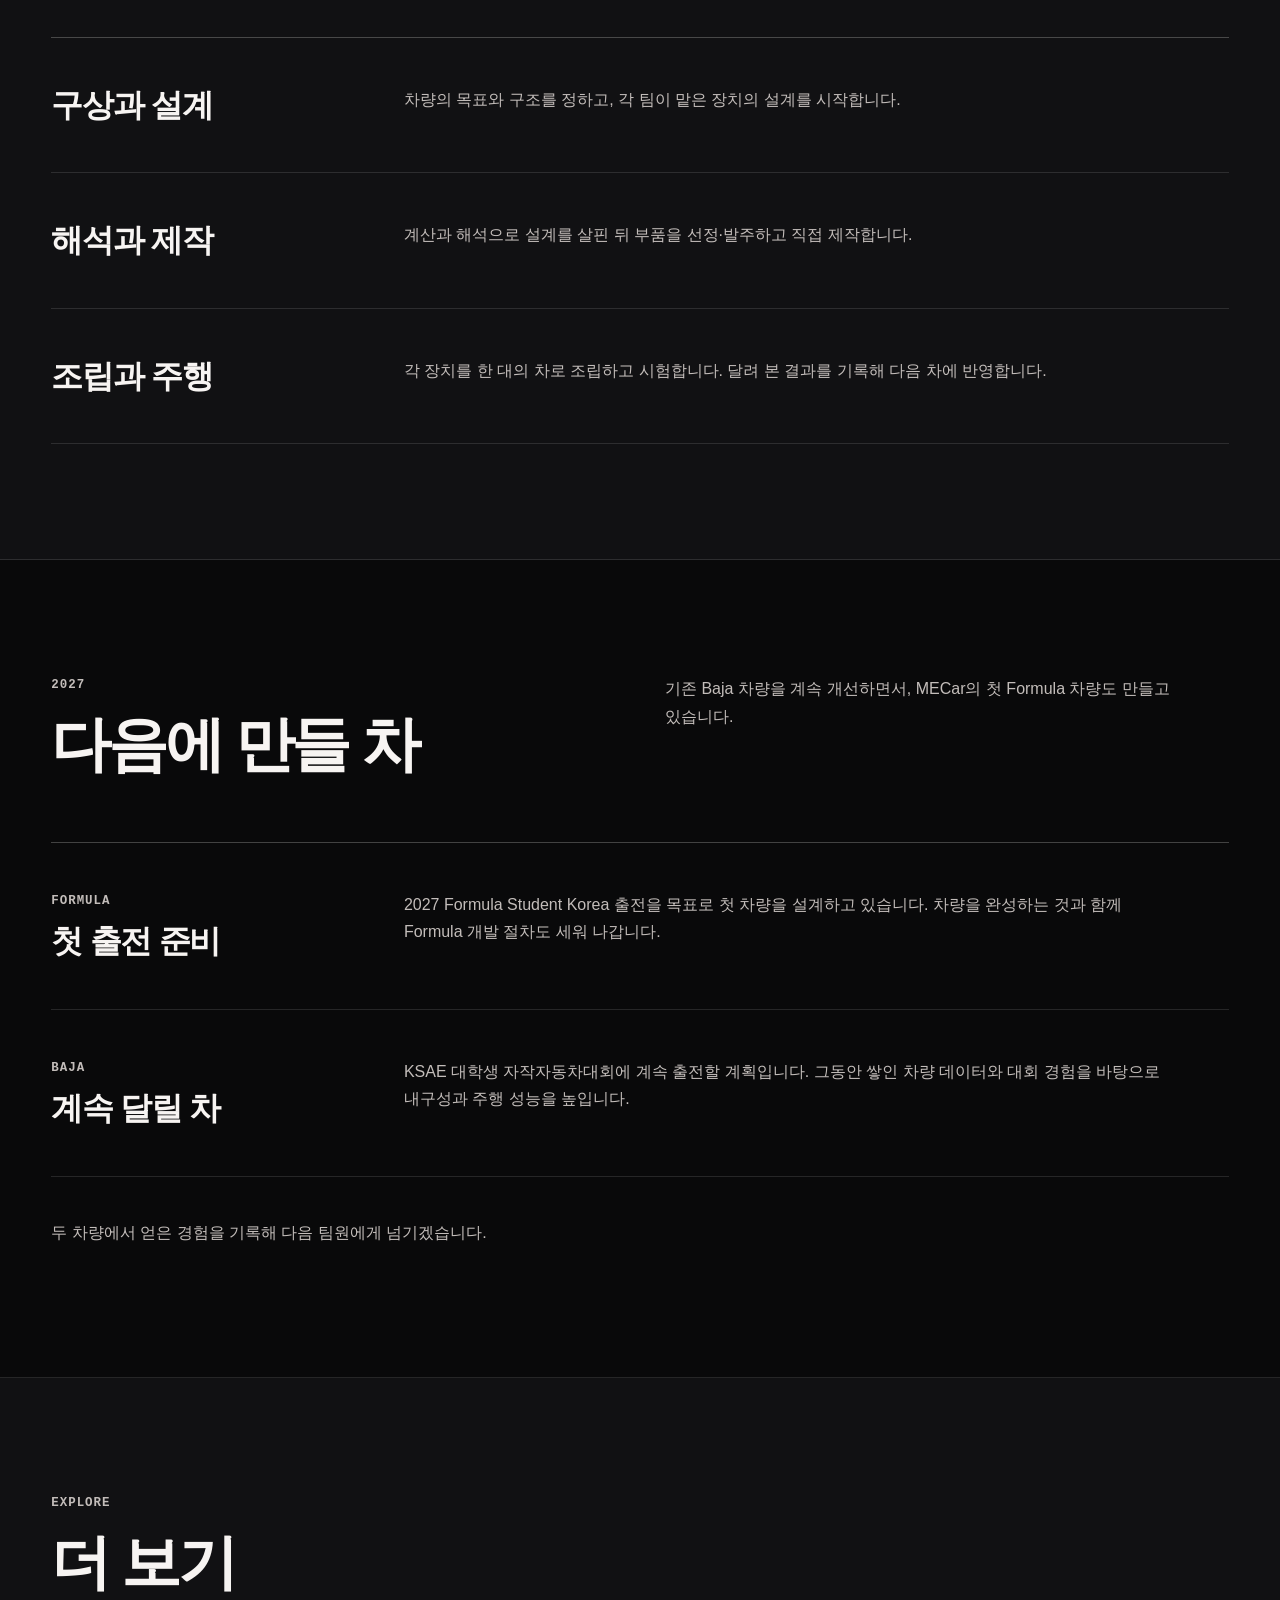
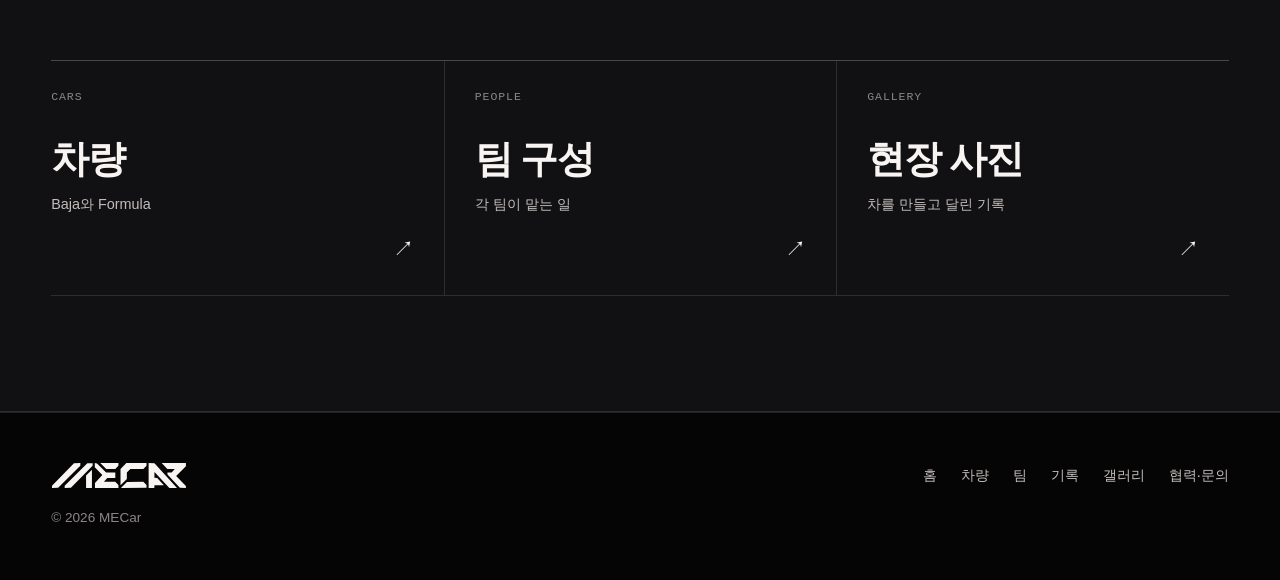
==== commit 53c41979: "Replace generic site copy with MECar-specific content" ====
--- a/site/about.html
+++ b/site/about.html
@@ -17,10 +17,10 @@
   </div></header>
 
   <main id="main">
-    <section class="page-hero" aria-labelledby="page-title"><div class="wrap"><p class="eyebrow">About MECar</p><h1 id="page-title">MECar를 소개합니다</h1><p>연세대학교 공과대학 소속 자작자동차 동아리입니다. 학생들이 직접 차량을 설계하고 만들어 대학생 자작자동차 대회에 나갑니다.</p></div></section>
+    <section class="page-hero" aria-labelledby="page-title"><div class="wrap"><p class="eyebrow">About MECar</p><h1 id="page-title">MECar 소개</h1><p>연세대학교 자작자동차 동아리 MECar는 전기 Baja 차량을 만들어 대회에 참가해 왔습니다. 2026년부터는 Formula 차량도 개발하고 있습니다.</p></div></section>
 
     <section class="editorial-section" aria-labelledby="work-title"><div class="wrap">
-      <div class="section-top"><div><p class="eyebrow">What we do</p><h2 id="work-title">차를 만드는 모든 단계에 참여합니다</h2></div><p>어떤 차를 만들지 정하는 일부터 주행 시험까지 이어집니다. 설계가 끝나면 도면으로만 남겨 두지 않고, 부품을 구하고 만들고 조립해 실제 차량으로 완성합니다.</p></div>
+      <div class="section-top"><div><p class="eyebrow">What we do</p><h2 id="work-title">설계, 제작, 주행 시험</h2></div><p>차량의 구조를 정하고 설계한 뒤 부품을 구해 조립합니다. 완성한 차는 직접 달려 보며 점검합니다.</p></div>
       <div class="split-copy"><div class="prose"><p class="lead">각자 맡은 장치가 있습니다. 문제가 생기면 원인을 찾고, 설계와 해석을 고쳐 다시 차에 적용합니다.</p><p>완성한 차는 대회와 주행 시험에서 확인합니다. 그때 얻은 데이터와 경험은 다음 설계에 남깁니다.</p><p>기계·전기전자·운영기획이 함께 움직여야 차 한 대가 완성됩니다. 학년이나 전공보다 맡은 일을 끝까지 해보는 태도를 중요하게 생각합니다.</p></div><figure><img src="assets/img/vehicle-check-baja-2026.jpg" width="2048" height="1365" alt="출발 전 Baja 차량을 점검하는 MECar 팀원들" decoding="async"><figcaption>2026 KSAE Baja 대회 현장</figcaption></figure></div>
     </div></section>
 
